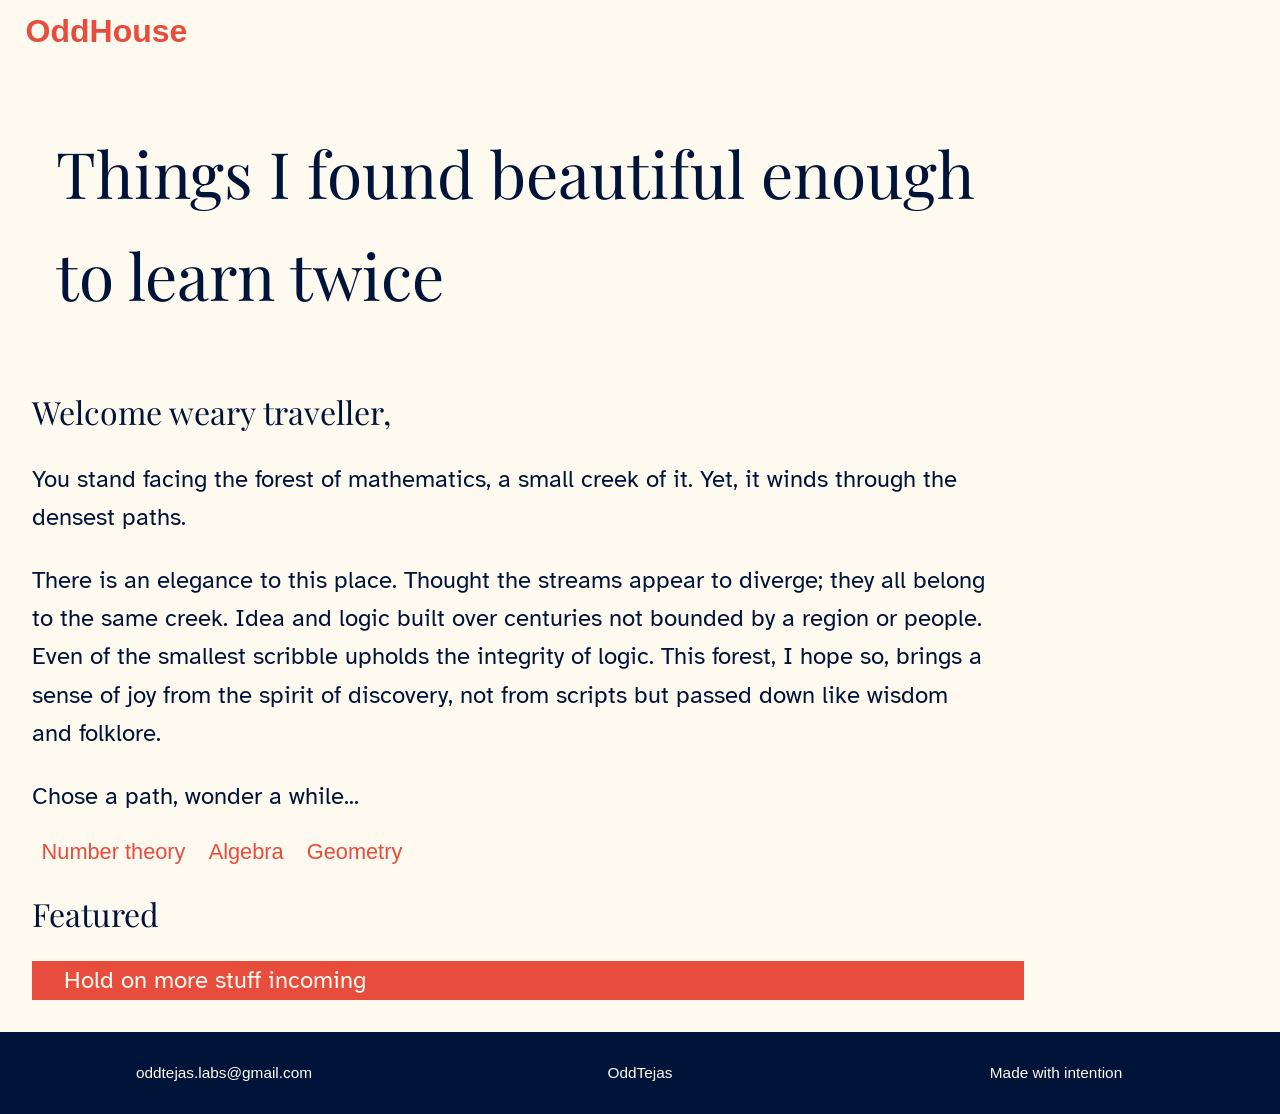
==== maths/index.html @ b4020749 "Use reusable class for hero text" ====
<!DOCTYPE html>
<html lang="en">
    
<head>
    <meta charset="UTF-8">
    <meta name="viewport" content="width=device-width, initial-scale=1.0">
    <title>OddHouse</title>
    <link rel="stylesheet" href="../assets/css/style.css">
    <link rel="stylesheet" href="../assets/css/maths.css">
    <link rel="preconnect" href="https://fonts.googleapis.com">
    <link rel="preconnect" href="https://fonts.gstatic.com" crossorigin>
    <link href="https://fonts.googleapis.com/css2?family=Atkinson+Hyperlegible:ital,wght@0,400;0,700;1,400;1,700&display=swap" rel="stylesheet">
    <link href="https://fonts.googleapis.com/css2?family=Playfair+Display:ital,wght@0,400..900;1,400..900&display=swap" rel="stylesheet">
</head>
<body>
    <header>
            <p id="logoText">OddHouse</p>

    </header>
    <main>
        <section>
            <!--Hero must be outside of main section for proper margin alignment-->
           
        </section>
        <section class="main">
            <section>
             <p class="heroText">Things I found beautiful enough <br> to learn twice</p>
            </section> 
            <section>
                <h2>Welcome weary traveller,</h2>
                <p>You stand facing the forest of mathematics, a small creek of it. Yet, it winds through the densest paths.</p>
                <p> There is an elegance to this place. Thought the streams appear to diverge; they all belong to the same creek. Idea and logic built over centuries not bounded by a region or people. Even of the smallest scribble upholds the integrity of logic. This forest, I hope so, brings a sense of joy from the spirit of discovery, not from scripts but passed down like wisdom and folklore. </p>
                <p>Chose a path, wonder a while...</p>
            </section>
            <section> 
                    <nav class="navbar">
                   
                    <a href="" class="link">Number theory</a>
                    <a href="" class="link">Algebra</a>
                    <a href="geometry.html" class="link">Geometry</a>
                    </nav>
                </section>
                <section>
                    <h2>
                        Featured
                    </h2>
                </section>
            <section>
                <p id = "incoming">Hold on more stuff incoming</p>
            </section>
          
        </section>
    </main>
    <footer id="footerGrid">
            <article class="footerGridElement">
                oddtejas.labs@gmail.com    
            </article>
            <article class="footerGridElement">
                OddTejas
            </article>
            <article class="footerGridElement">
                Made with intention   
            </article>
    </footer>
</body>

</html>
---- assets/css/style.css ----
/*Some tokens for quick use*/
:root{
    /* Colors */
    --bg: #FFFAEF;
    --text: #00143A;
    --accent: #E74C3C;
    --accent2:#262c3a;
    --accent2-light:#262c3ac8;
    /* Typography */
    --text-sm: 0.9rem;
    --text-base: 1rem;
    --text-lg: 1.5rem;
    --text-xl: clamp(2rem, 4vw, 3.5rem);
    --text-body: clamp(0.7rem, 3vw, 1.5rem);
    --text-logo: clamp(1rem, 4vw, 2rem);
    --text-link: clamp(1rem, 1.7vw, 2rem);
    --text-heading: clamp(1rem, 5vw, 2rem);
    --text-display: clamp(2rem, 5vw, 5rem);
    --text-subtitle: clamp(1.5rem, 4vw, 3rem);
    --text-footer: clamp(0.9rem, 1.2vw, 2rem);
    --text-introduction: clamp(1rem, 1.5vw, 2.7rem);
    --text-section-label: clamp(1rem, 2vw, 3rem);
    --text-section-title: clamp(1.4rem, 2.5vw, 3rem);
    --text-section-lead: clamp(1.2rem, 2.5vw, 3rem);
    --text-feature-title: clamp(1.7rem, 2.7vw, 4rem);
    --text-card-body: clamp(1rem, 1.5vw, 2rem);
    --text-card-title: clamp(1.7rem, 2.7vw, 3rem);
    --text-card-link: clamp(0.7rem, 1.5vw, 2rem);
    --text-maths-heading: clamp(1.5rem, 5vw, 2.6rem);
    --text-maths-card-title: clamp(1rem, 2.2vw, 3rem);

    /* Content widths */
    --width-content: 1100px;
    --width-reading: 60ch;
    --width-card-text: 30ch;
    --width-card-title: 35ch;

    /* Spacing */
    --space-xs: .5rem;
    --left-spacing: 2%;
    --space-sm: 1rem;
    --space-md: 2rem;
    --space-lg: 4rem;
    --space-xl: 8rem;

    /* Radius */
    --radius: 12px;
}
body{
    background-color:var(--bg);
    margin: 0;
}

#logoText{
    padding-left:var(--left-spacing) ;
    font-family: "Helvetica Neue", Helvetica, Arial, sans-serif;
    font-weight: 700;
    color: var(--accent);
    font-size: var(--text-logo);
    margin-bottom: clamp(0.2rem, 0.5vw, 1rem);
    margin-top: clamp(0.2rem, 0.5vw, 1rem);
    
}

.heroText{
    font-family: "Playfair Display", serif;
    font-size: var(--text-display);
    color:var(--text) ;
    padding-left: var(--left-spacing);
}
#headingText{
    font-family: "Playfair Display", serif;
    font-size: var(--text-display);
    color:var(--text) ;
    padding-left: var(--left-spacing);
    margin-bottom: 0;
}
#subtext{
    font-family: "Playfair Display", serif;
    font-size: var(--text-subtitle);
    color:var(--text);
    padding-left: 4%;
    margin-top: 0%;
}
.main{
    margin: var(--space-md);
}

h1{
    font-family: "Helvetica Neue", Helvetica, Arial, sans-serif;
    font-weight: 700;
    color:var(--accent);
}

h2{
    font-family: "Playfair Display", serif;
    font-size: var(--text-heading);
    color: var(--text);
    font-weight: 400;
}

p{
    font-family: "Atkinson Hyperlegible","Playfair Display", serif;
    font-size: var(--text-body);
    color: var(--text);
    font-weight: 400;
    max-width: var(--width-reading);
    line-height: 1.6;
    
}
a{
    color: var(--accent);
    font-family: "Helvetica Neue", Helvetica, Arial, sans-serif;
    text-decoration: none;
}
.link{
    color: var(--accent);
    font-family: "Helvetica Neue", Helvetica, Arial, sans-serif;
    font-size: var(--text-link);
    text-decoration: none;
    position: relative;
    padding: 0.3rem 0.6rem;
    border-radius: 6px;
    transition: background-color 0.2s ease;
    transition: color 0.2s ease;
}
    
.link:hover,
.link:focus-visible{
    background-color: var(--accent);
    color: white; /* or keep var(--text) if the contrast is good */
}


/*Footer grid*/
footer{
    padding: 2rem;
    color:var(--bg) ;
    background-color: var(--text);
    font-family:"Helvetica Neue", Helvetica, sans-serif;
    font-size: var(--text-footer);

    display: grid;
    grid-template-columns: 1fr 1fr 1fr;
    gap:clamp(1rem, 1.5vw, 2rem);
    max-width:100%;
    padding:2rem var(--left-spacing) ;
    align-self: center;
    text-align: center;
   
}

@media (max-width:768px){
    footer{
        display: grid;
        grid-template-columns: 1fr;
        gap:clamp(1rem, 1.5vw, 2rem);
        max-width:var(--width-content);
        padding:2rem 2rem;
        text-align: left;
    }
}
.footerGridElements{
    text-align: center;
}

/*random but useful functions*/
#incoming{
    color: var(--bg);
    background-color: var(--accent);
    width: 100%;
    padding-left:var(--space-md) ;
}



@media(max-width:786px)
{iframe{
    width:100%;
    height:300px;
    
}
}

iframe{
    
    width:60%;
    height:500px;
    border: 5px solid;
    border-color:var(--accent2);
    border-radius: 18px;
    margin: var(--left-spacing);

}
---- assets/css/maths.css ----
#wanderings{
    font-family: "Playfair Display", serif;
    font-size: var(--text-maths-heading);
    color: var(--text);
    font-weight: 400;
    text-align: center;
}
.wander{
    display: grid;
    grid-template-columns:0.5fr;
}
@media(max-width: 768px){
    .wander{
        grid-template-columns: 1fr;
    }
}
.mathCard{
    background-color:var(--accent2);
    border-radius: 18px;
    border-color: var(--accent2-light);
    

}
.cardTitle{
    max-width: var(--width-card-text);
    font-family:"Helvetica Neue", Helvetica, sans-serif ;
    font-size: var(--text-maths-card-title);
    color: var(--bg);
    padding:1rem;
    margin: 0;
   
    padding-bottom: 0;
    max-width: var(--width-card-title);
    text-align: left;
}
.cardDesc{
    max-width: var(--width-card-text);
    font-family:"Playfair Display", serif;
    font-size: var(--text-card-body);
    color: var(--bg);
    padding-left:2rem;
    margin: 0;
    padding-bottom: 0;
}
.cardLink{
    color: var(--bg);
    font-size: var(--text-card-link);
    text-align: center;

    padding-left: 5%;
}
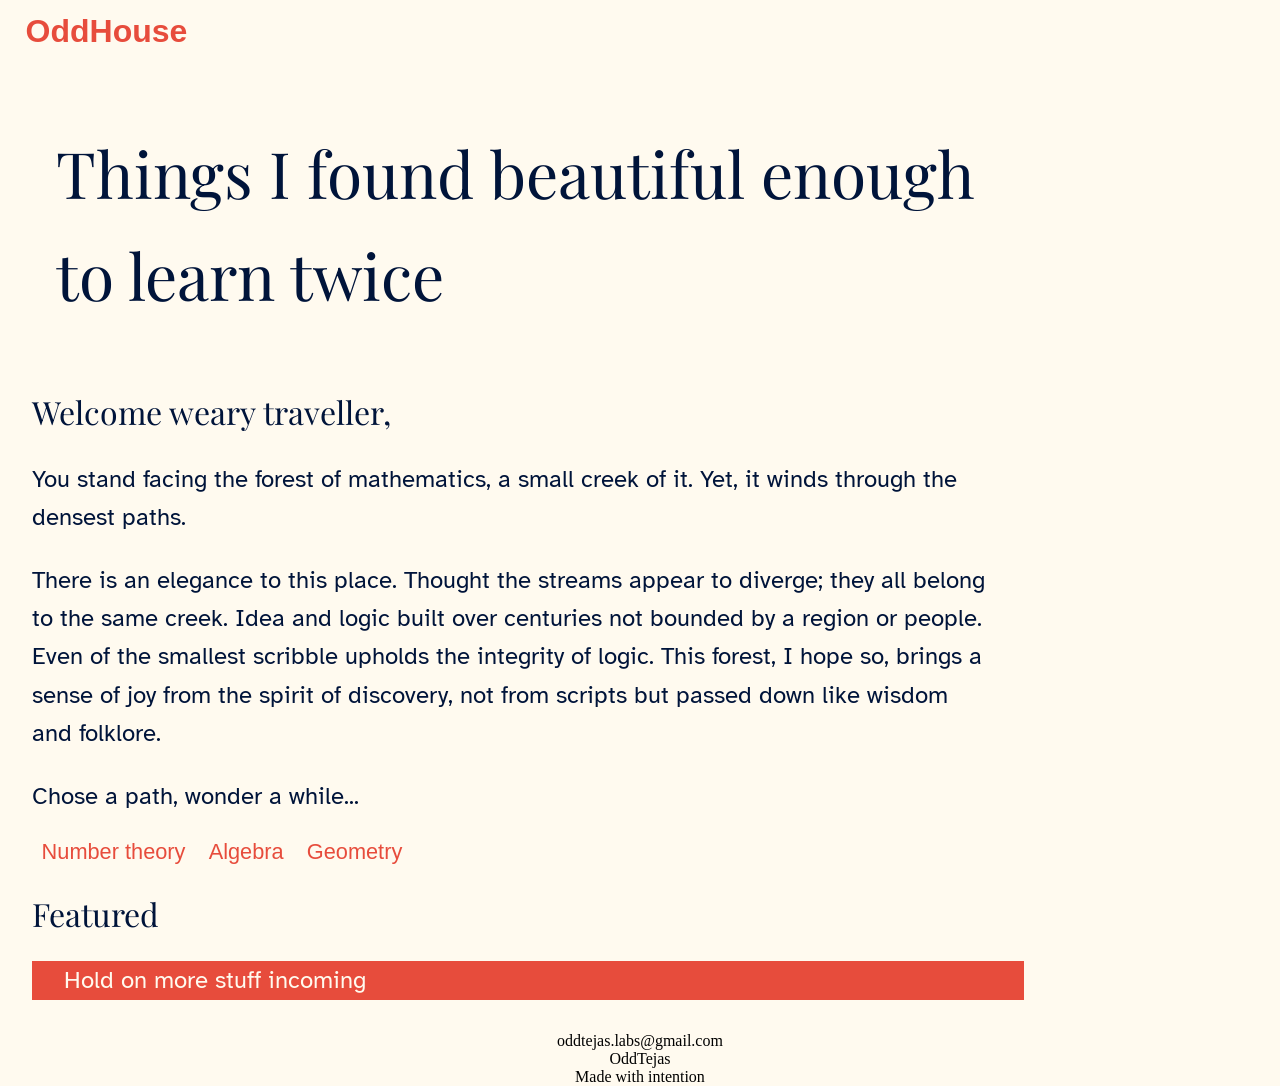
==== commit 3f30fbf0: "replaced footer grid and logotext ids with class" ====
--- a/maths/index.html
+++ b/maths/index.html
@@ -14,7 +14,7 @@
 </head>
 <body>
     <header>
-            <p id="logoText">OddHouse</p>
+            <p class="logoText">OddHouse</p>
 
     </header>
     <main>
@@ -51,7 +51,7 @@
           
         </section>
     </main>
-    <footer id="footerGrid">
+    <footer class="footerGrid">
             <article class="footerGridElement">
                 oddtejas.labs@gmail.com    
             </article>
--- a/assets/css/style.css
+++ b/assets/css/style.css
@@ -51,7 +51,7 @@
     margin: 0;
 }
 
-#logoText{
+.logoText{
     padding-left:var(--left-spacing) ;
     font-family: "Helvetica Neue", Helvetica, Arial, sans-serif;
     font-weight: 700;
@@ -133,7 +133,7 @@
 
 
 /*Footer grid*/
-footer{
+.footer{
     padding: 2rem;
     color:var(--bg) ;
     background-color: var(--text);
@@ -151,7 +151,7 @@
 }
 
 @media (max-width:768px){
-    footer{
+    .footer{
         display: grid;
         grid-template-columns: 1fr;
         gap:clamp(1rem, 1.5vw, 2rem);
@@ -160,7 +160,7 @@
         text-align: left;
     }
 }
-.footerGridElements{
+.footerGridElement{
     text-align: center;
 }
 
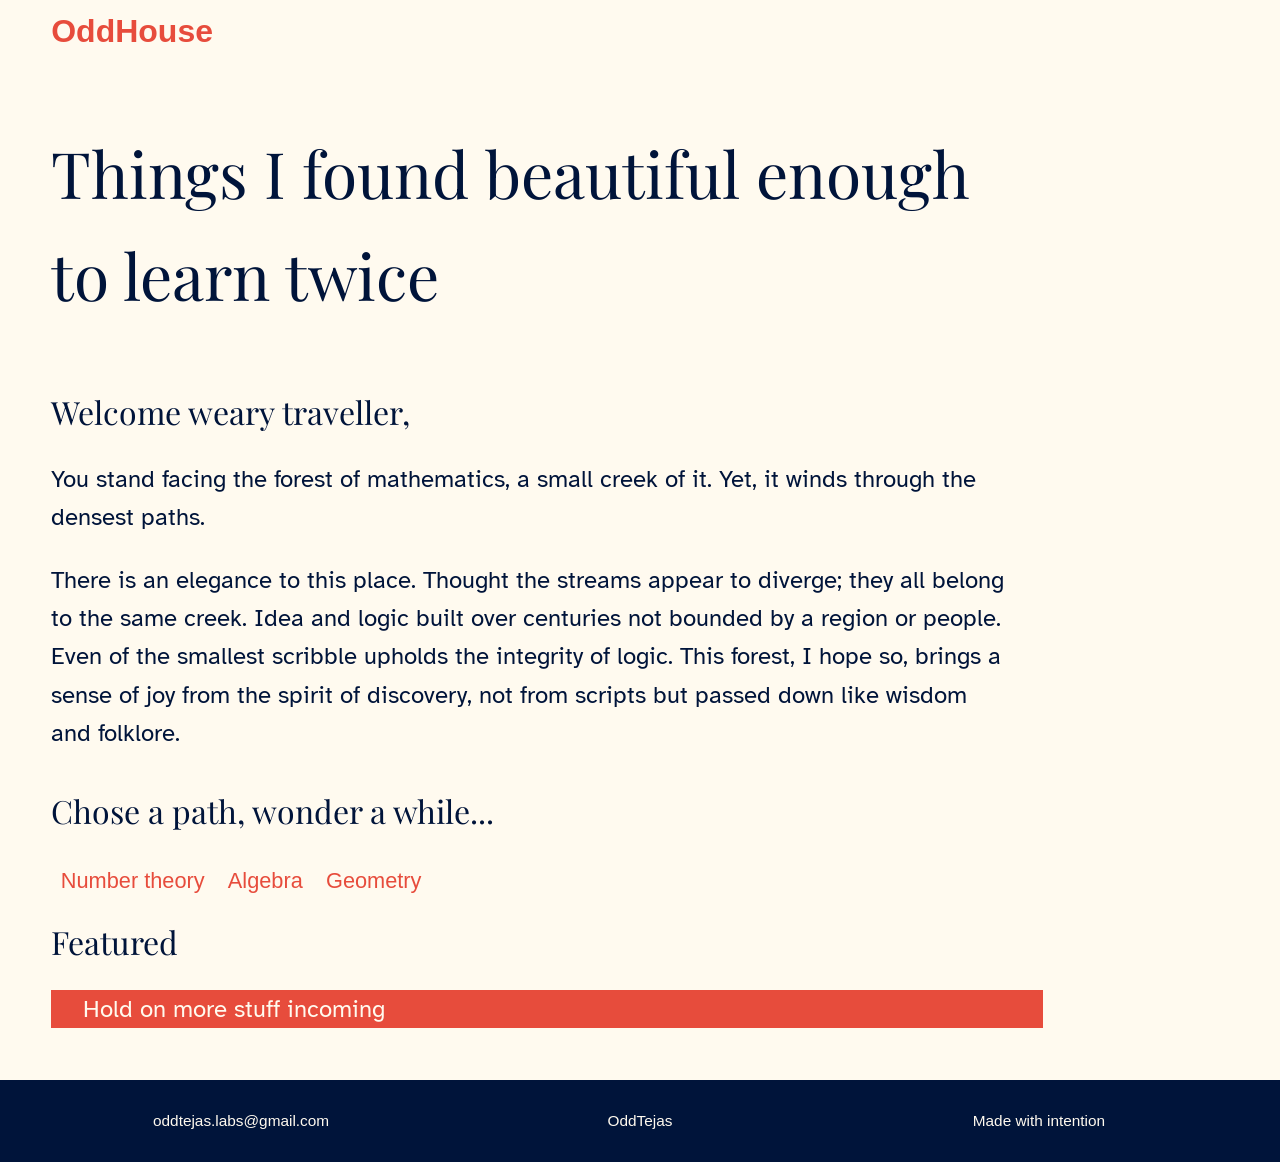
==== commit 07ee4197: "Finalize typography system and documentation" ====
--- a/maths/index.html
+++ b/maths/index.html
@@ -30,7 +30,7 @@
                 <h2>Welcome weary traveller,</h2>
                 <p>You stand facing the forest of mathematics, a small creek of it. Yet, it winds through the densest paths.</p>
                 <p> There is an elegance to this place. Thought the streams appear to diverge; they all belong to the same creek. Idea and logic built over centuries not bounded by a region or people. Even of the smallest scribble upholds the integrity of logic. This forest, I hope so, brings a sense of joy from the spirit of discovery, not from scripts but passed down like wisdom and folklore. </p>
-                <p>Chose a path, wonder a while...</p>
+                <p class="actionPrompter">Chose a path, wonder a while...</p>
             </section>
             <section> 
                     <nav class="navbar">
--- a/assets/css/style.css
+++ b/assets/css/style.css
@@ -6,6 +6,10 @@
     --accent: #E74C3C;
     --accent2:#262c3a;
     --accent2-light:#262c3ac8;
+    /*Fonts*/
+    --serif:"Playfair Display", serif;
+    --para:"Atkinson Hyperlegible",Arial, sans-serif;
+    --brandfont:"Helvetica Neue", Helvetica, Arial, sans-serif;
     /* Typography */
     --text-sm: 0.9rem;
     --text-base: 1rem;
@@ -37,7 +41,7 @@
 
     /* Spacing */
     --space-xs: .5rem;
-    --left-spacing: 2%;
+    --left-spacing: 4%;
     --space-sm: 1rem;
     --space-md: 2rem;
     --space-lg: 4rem;
@@ -53,7 +57,7 @@
 
 .logoText{
     padding-left:var(--left-spacing) ;
-    font-family: "Helvetica Neue", Helvetica, Arial, sans-serif;
+    font-family: var(--brandfont);
     font-weight: 700;
     color: var(--accent);
     font-size: var(--text-logo);
@@ -63,44 +67,43 @@
 }
 
 .heroText{
-    font-family: "Playfair Display", serif;
+    font-family: var(--serif);
     font-size: var(--text-display);
     color:var(--text) ;
-    padding-left: var(--left-spacing);
 }
 #headingText{
-    font-family: "Playfair Display", serif;
+    font-family: var(--serif);
     font-size: var(--text-display);
     color:var(--text) ;
     padding-left: var(--left-spacing);
     margin-bottom: 0;
 }
 #subtext{
-    font-family: "Playfair Display", serif;
+    font-family: var(--serif);
     font-size: var(--text-subtitle);
     color:var(--text);
     padding-left: 4%;
     margin-top: 0%;
 }
 .main{
-    margin: var(--space-md);
+    margin: var(--left-spacing);
 }
 
 h1{
-    font-family: "Helvetica Neue", Helvetica, Arial, sans-serif;
+    font-family: var(--brandfont);
     font-weight: 700;
     color:var(--accent);
 }
 
 h2{
-    font-family: "Playfair Display", serif;
-    font-size: var(--text-heading);
+    font-family: var(--serif);
+    font-size: var(--text-section-lead);
     color: var(--text);
     font-weight: 400;
 }
 
 p{
-    font-family: "Atkinson Hyperlegible","Playfair Display", serif;
+    font-family:var(--para);
     font-size: var(--text-body);
     color: var(--text);
     font-weight: 400;
@@ -110,12 +113,12 @@
 }
 a{
     color: var(--accent);
-    font-family: "Helvetica Neue", Helvetica, Arial, sans-serif;
+    font-family: var(--brandfont);
     text-decoration: none;
 }
 .link{
     color: var(--accent);
-    font-family: "Helvetica Neue", Helvetica, Arial, sans-serif;
+    font-family: var(--brandfont);
     font-size: var(--text-link);
     text-decoration: none;
     position: relative;
@@ -133,7 +136,7 @@
 
 
 /*Footer grid*/
-.footer{
+.footerGrid{
     padding: 2rem;
     color:var(--bg) ;
     background-color: var(--text);
@@ -151,7 +154,7 @@
 }
 
 @media (max-width:768px){
-    .footer{
+    .footerGrid{
         display: grid;
         grid-template-columns: 1fr;
         gap:clamp(1rem, 1.5vw, 2rem);
@@ -192,3 +195,8 @@
     margin: var(--left-spacing);
 
 }
+/*text hireacry*/
+.actionPrompter{
+    font-size: var(--text-section-lead);
+    font-family: var(--serif);
+}
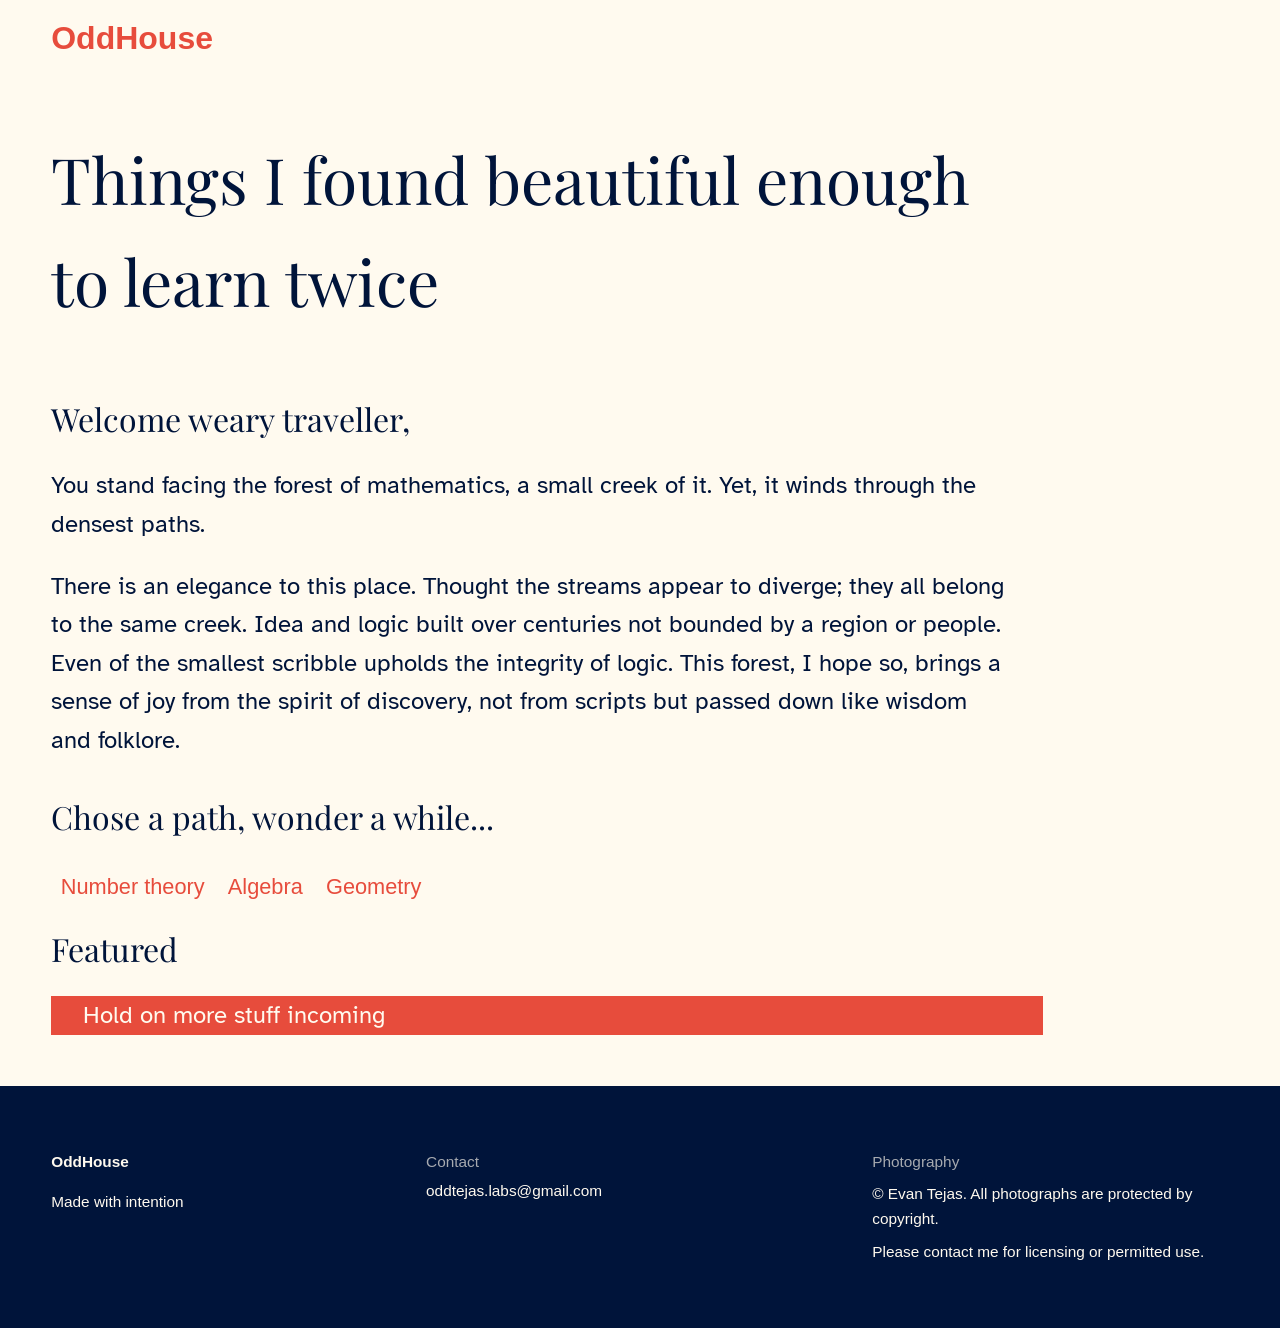
==== commit 68fd294c: "html changes" ====
--- a/maths/index.html
+++ b/maths/index.html
@@ -14,7 +14,7 @@
 </head>
 <body>
     <header>
-            <p class="logoText">OddHouse</p>
+            <a href="../index.html"> <p class="logoText">OddHouse</p></a>
 
     </header>
     <main>
@@ -51,17 +51,9 @@
           
         </section>
     </main>
-    <footer class="footerGrid">
-            <article class="footerGridElement">
-                oddtejas.labs@gmail.com    
-            </article>
-            <article class="footerGridElement">
-                OddTejas
-            </article>
-            <article class="footerGridElement">
-                Made with intention   
-            </article>
-    </footer>
+    <footer id="footer" class="footerGrid"></footer>
+    <script src="/assets/js/footer.js"></script>
+
 </body>
 
 </html>
--- a/assets/css/style.css
+++ b/assets/css/style.css
@@ -61,6 +61,7 @@
     font-weight: 700;
     color: var(--accent);
     font-size: var(--text-logo);
+    padding-top: clamp(0.2rem, 0.5vw, 1rem);
     margin-bottom: clamp(0.2rem, 0.5vw, 1rem);
     margin-top: clamp(0.2rem, 0.5vw, 1rem);
     
@@ -70,6 +71,10 @@
     font-family: var(--serif);
     font-size: var(--text-display);
     color:var(--text) ;
+}
+#heroImage{
+     width: 100%;
+    height: auto;
 }
 #headingText{
     font-family: var(--serif);
@@ -135,37 +140,48 @@
 }
 
 
-/*Footer grid*/
+/* Footer grid */
 .footerGrid{
-    padding: 2rem;
-    color:var(--bg) ;
+    padding: clamp(2rem, 5vw, 5rem) var(--left-spacing);
+    color: var(--bg);
     background-color: var(--text);
-    font-family:"Helvetica Neue", Helvetica, sans-serif;
+    font-family: var(--brandfont);
     font-size: var(--text-footer);
-
     display: grid;
-    grid-template-columns: 1fr 1fr 1fr;
-    gap:clamp(1rem, 1.5vw, 2rem);
-    max-width:100%;
-    padding:2rem var(--left-spacing) ;
-    align-self: center;
-    text-align: center;
-   
-}
-
-@media (max-width:768px){
-    .footerGrid{
-        display: grid;
-        grid-template-columns: 1fr;
-        gap:clamp(1rem, 1.5vw, 2rem);
-        max-width:var(--width-content);
-        padding:2rem 2rem;
-        text-align: left;
-    }
-}
-.footerGridElement{
-    text-align: center;
-}
+    grid-template-columns: minmax(12rem, 0.8fr) repeat(2, minmax(0, 1fr));
+    column-gap: clamp(2rem, 7vw, 8rem);
+    row-gap: var(--space-lg);
+    align-items: start;
+}
+
+.footerGrid p,
+.footerGrid a{
+    color: var(--bg);
+    font-family: var(--brandfont);
+    font-size: var(--text-footer);
+}
+
+.footerTitle{
+    margin: 0;
+    font-weight: 700;
+}
+
+.footerLabel{
+    margin-top: 0;
+    margin-bottom: var(--space-sm);
+    opacity: 0.65;
+}
+
+.footerGroup{
+    display: grid;
+    gap: var(--space-xs);
+}
+
+.footerGroup p,
+.footerGroup a{
+    margin-block: 0;
+}
+
 
 /*random but useful functions*/
 #incoming{
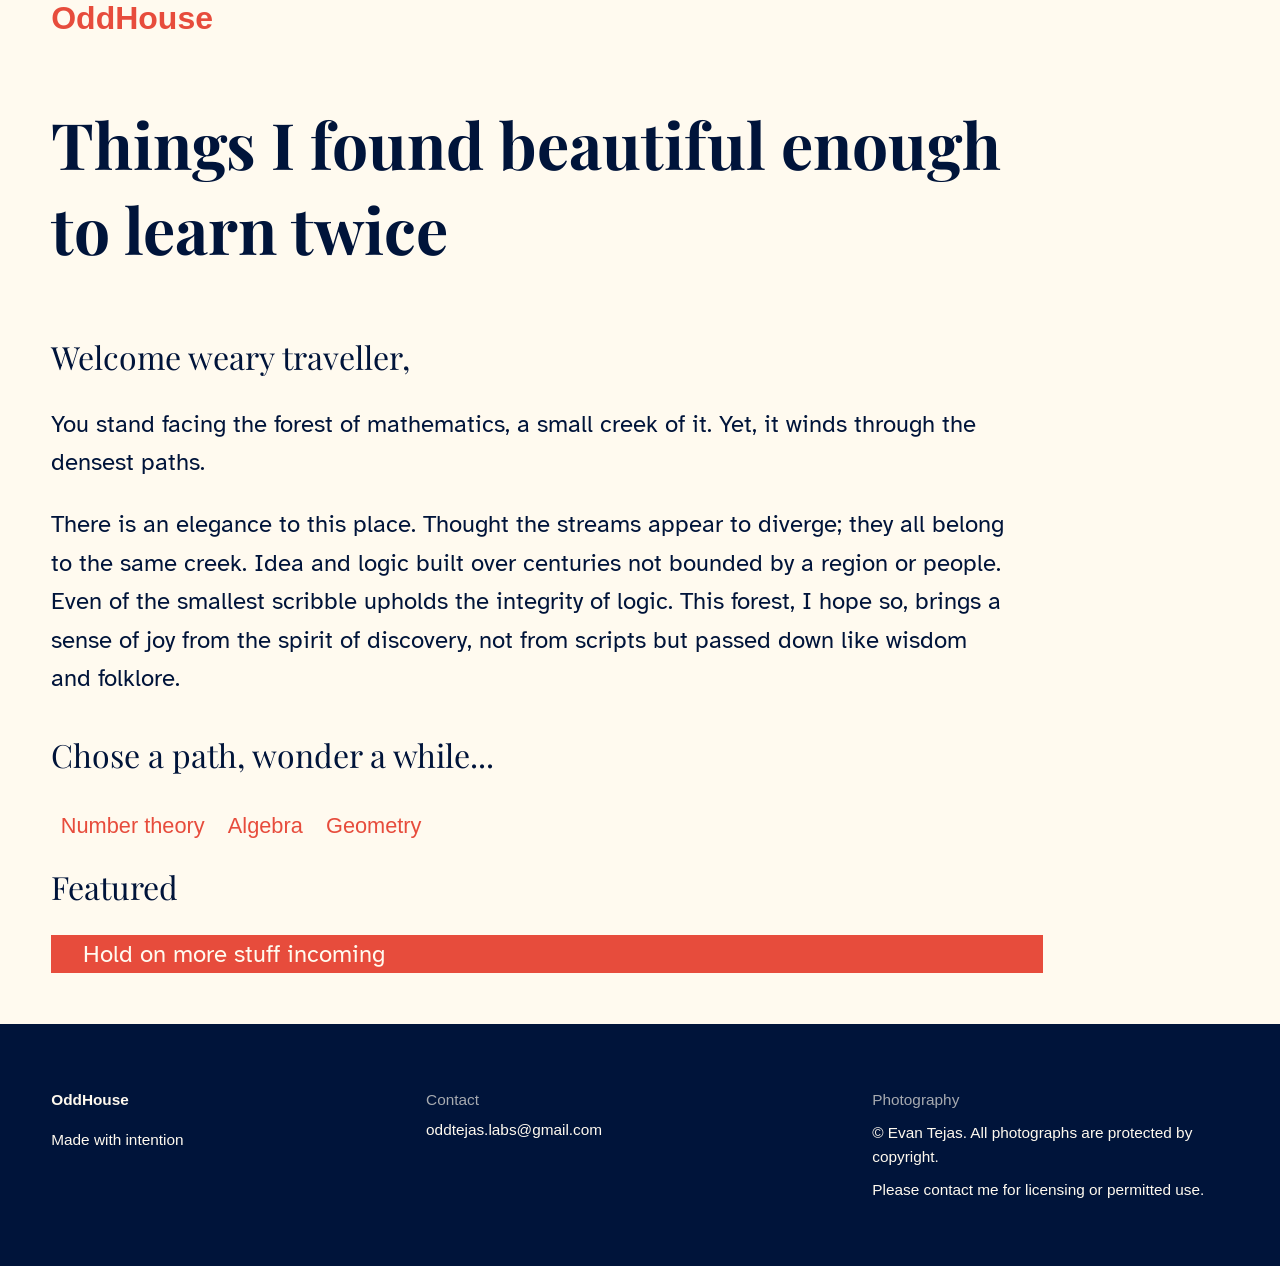
==== commit bb066453: "adding proper meta tags" ====
--- a/maths/index.html
+++ b/maths/index.html
@@ -4,7 +4,22 @@
 <head>
     <meta charset="UTF-8">
     <meta name="viewport" content="width=device-width, initial-scale=1.0">
-    <title>OddHouse</title>
+    <title>Mathematics - OddHouse</title>
+    <meta name="description" content="Mathematical ideas explored through logic, elegance and the joy of discovery at OddHouse.">
+    <meta name="author" content="Evan Tejas">
+    <meta name="theme-color" content="#FFFAEF">
+    <link rel="canonical" href="https://oddtejas.github.io/maths/">
+    <meta property="og:type" content="website">
+    <meta property="og:site_name" content="OddHouse">
+    <meta property="og:title" content="Mathematics - OddHouse">
+    <meta property="og:description" content="Mathematical ideas explored through logic, elegance and the joy of discovery.">
+    <meta property="og:url" content="https://oddtejas.github.io/maths/">
+    <meta property="og:image" content="https://oddtejas.github.io/assets/images/heroImage.webp">
+    <meta property="og:image:alt" content="OddHouse hero artwork">
+    <meta name="twitter:card" content="summary_large_image">
+    <meta name="twitter:title" content="Mathematics - OddHouse">
+    <meta name="twitter:description" content="Mathematical ideas explored through logic, elegance and the joy of discovery.">
+    <meta name="twitter:image" content="https://oddtejas.github.io/assets/images/heroImage.webp">
     <link rel="stylesheet" href="../assets/css/style.css">
     <link rel="stylesheet" href="../assets/css/maths.css">
     <link rel="preconnect" href="https://fonts.googleapis.com">
@@ -14,7 +29,7 @@
 </head>
 <body>
     <header>
-            <a href="../index.html"> <p class="logoText">OddHouse</p></a>
+            <a class="logoText" href="/" aria-label="OddHouse home">OddHouse</a>
 
     </header>
     <main>
@@ -24,7 +39,7 @@
         </section>
         <section class="main">
             <section>
-             <p class="heroText">Things I found beautiful enough <br> to learn twice</p>
+             <h1 class="heroText">Things I found beautiful enough <br> to learn twice</h1>
             </section> 
             <section>
                 <h2>Welcome weary traveller,</h2>
--- a/assets/css/style.css
+++ b/assets/css/style.css
@@ -153,7 +153,12 @@
     row-gap: var(--space-lg);
     align-items: start;
 }
-
+@media (max-width: 768px) {
+  .footerGrid {
+    grid-template-columns: 1fr;
+    gap: 2rem;
+  }
+}
 .footerGrid p,
 .footerGrid a{
     color: var(--bg);
@@ -193,23 +198,28 @@
 
 
 
-@media(max-width:786px)
-{iframe{
-    width:100%;
-    height:300px;
-    
-}
+figure{
+    margin:0;
 }
 
 iframe{
     
-    width:60%;
-    height:500px;
-    border: 5px solid;
-    border-color:var(--accent2);
-    border-radius: 18px;
-    margin: var(--left-spacing);
-
+   display: block;
+  box-sizing: border-box;
+  width: 60%;
+  height: 500px;
+  margin: 2rem auto;
+  border: 5px solid var(--accent2);
+  border-radius: 18px;
+
+}
+@media(max-width: 786px){
+    iframe{
+    width: 100%;
+    height: 70vh;
+    min-height: 450px;
+    margin: 1rem 0;
+}
 }
 /*text hireacry*/
 .actionPrompter{
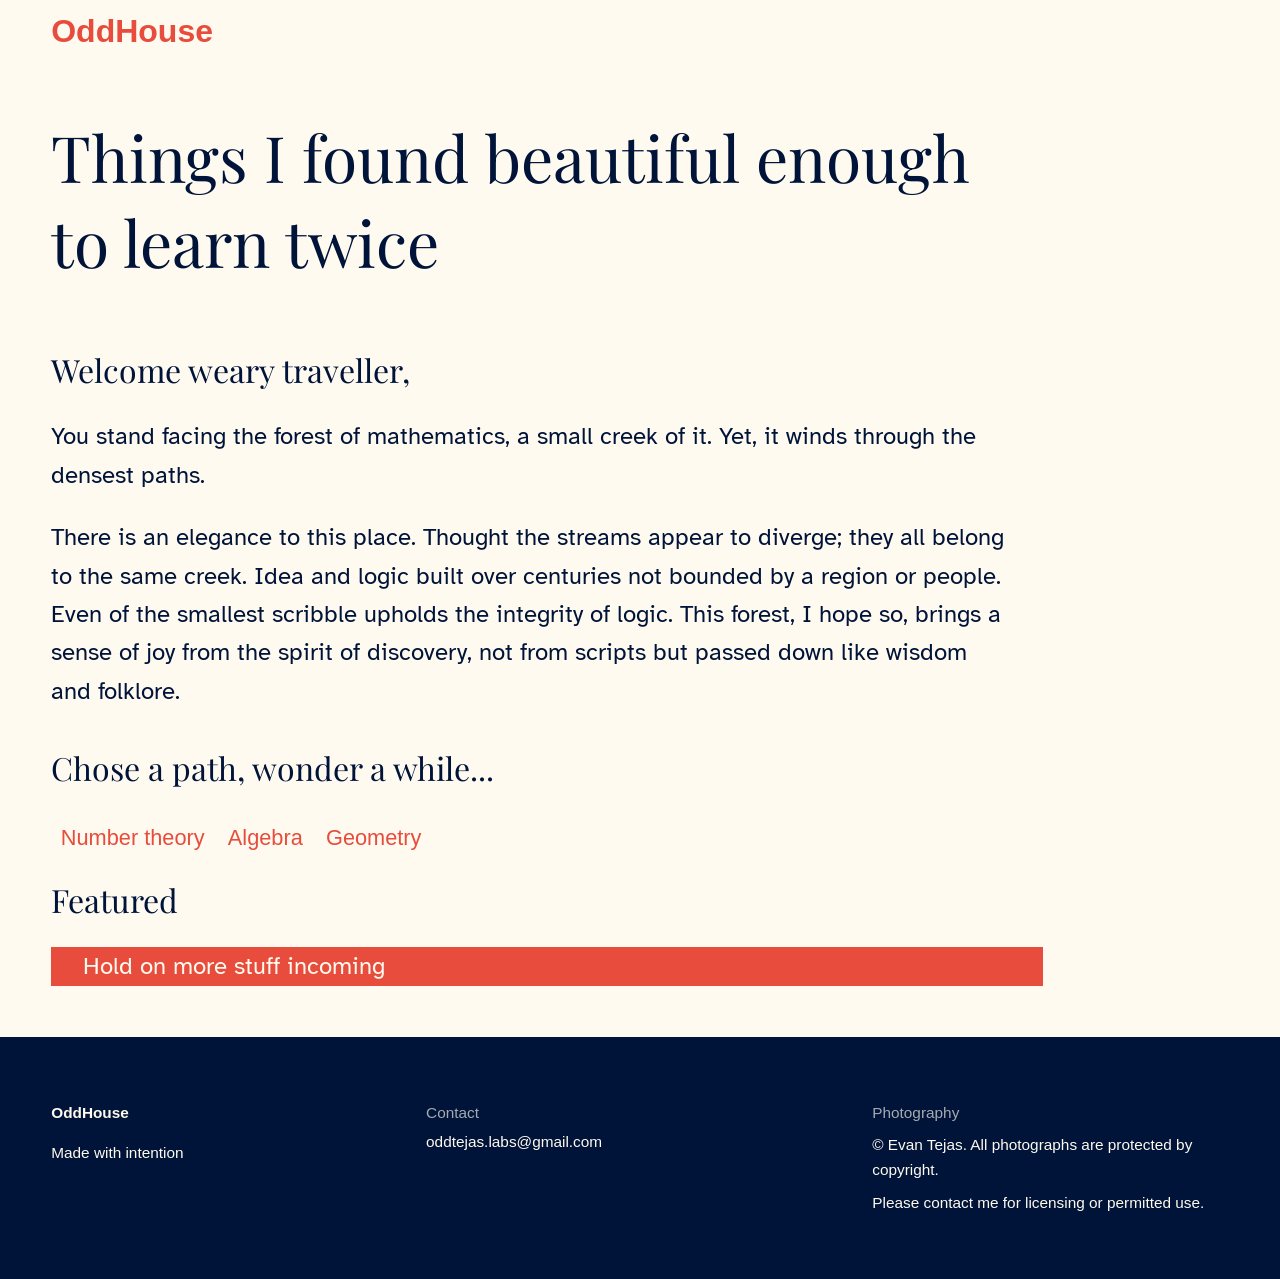
==== commit 14c93d9c: "photography section added" ====
--- a/maths/index.html
+++ b/maths/index.html
@@ -38,8 +38,8 @@
            
         </section>
         <section class="main">
-            <section>
-             <h1 class="heroText">Things I found beautiful enough <br> to learn twice</h1>
+            <section aria-labelledby="mathematics-title">
+             <h1 class="heroText" id="mathematics-title">Things I found beautiful enough <br> to learn twice</h1>
             </section> 
             <section>
                 <h2>Welcome weary traveller,</h2>
@@ -48,15 +48,15 @@
                 <p class="actionPrompter">Chose a path, wonder a while...</p>
             </section>
             <section> 
-                    <nav class="navbar">
+                    <nav class="navbar" aria-label="Mathematics topics">
                    
                     <a href="" class="link">Number theory</a>
                     <a href="" class="link">Algebra</a>
                     <a href="geometry.html" class="link">Geometry</a>
                     </nav>
                 </section>
-                <section>
-                    <h2>
+                <section aria-labelledby="featured-title">
+                    <h2 id="featured-title">
                         Featured
                     </h2>
                 </section>
--- a/assets/css/style.css
+++ b/assets/css/style.css
@@ -56,6 +56,8 @@
 }
 
 .logoText{
+    display: block;
+    width: fit-content;
     padding-left:var(--left-spacing) ;
     font-family: var(--brandfont);
     font-weight: 700;
@@ -71,6 +73,8 @@
     font-family: var(--serif);
     font-size: var(--text-display);
     color:var(--text) ;
+    font-weight: 400;
+    margin-block: 1em;
 }
 #heroImage{
      width: 100%;
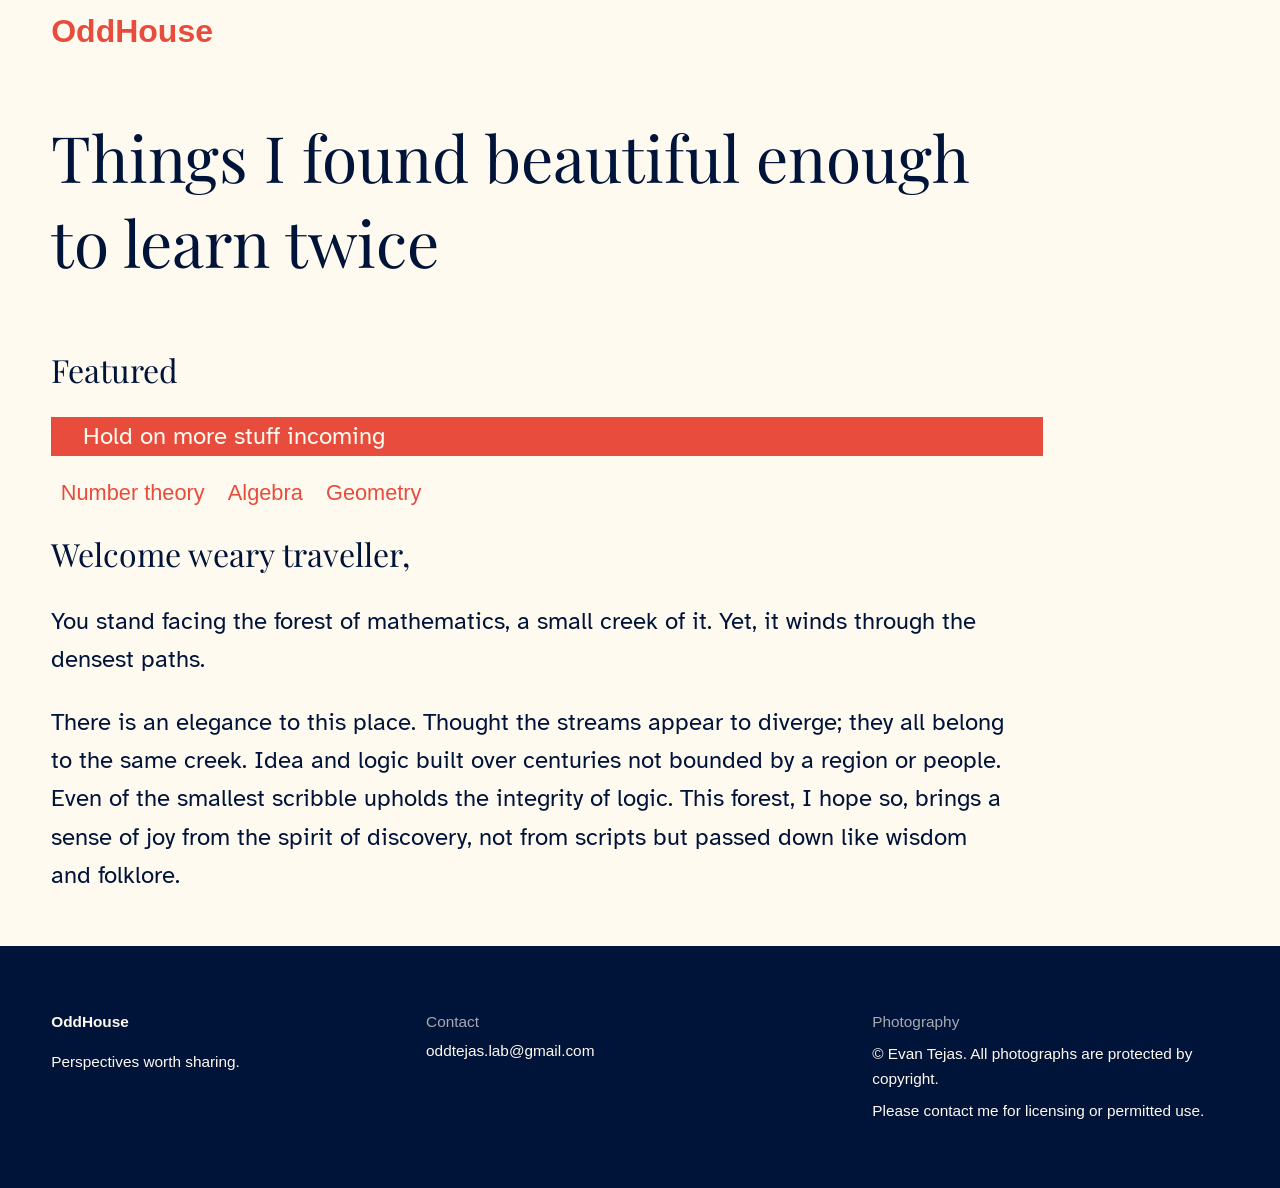
==== commit b71a6d6b: "some shuffling of maths page" ====
--- a/maths/index.html
+++ b/maths/index.html
@@ -41,11 +41,13 @@
             <section aria-labelledby="mathematics-title">
              <h1 class="heroText" id="mathematics-title">Things I found beautiful enough <br> to learn twice</h1>
             </section> 
-            <section>
-                <h2>Welcome weary traveller,</h2>
-                <p>You stand facing the forest of mathematics, a small creek of it. Yet, it winds through the densest paths.</p>
-                <p> There is an elegance to this place. Thought the streams appear to diverge; they all belong to the same creek. Idea and logic built over centuries not bounded by a region or people. Even of the smallest scribble upholds the integrity of logic. This forest, I hope so, brings a sense of joy from the spirit of discovery, not from scripts but passed down like wisdom and folklore. </p>
-                <p class="actionPrompter">Chose a path, wonder a while...</p>
+            <section aria-labelledby="featured-title">
+                    <h2 id="featured-title">
+                        Featured
+                    </h2>
+                    <section>
+                        <p id = "incoming">Hold on more stuff incoming</p>
+                    </section>
             </section>
             <section> 
                     <nav class="navbar" aria-label="Mathematics topics">
@@ -55,15 +57,14 @@
                     <a href="geometry.html" class="link">Geometry</a>
                     </nav>
                 </section>
-                <section aria-labelledby="featured-title">
-                    <h2 id="featured-title">
-                        Featured
-                    </h2>
-                </section>
+                
+            
             <section>
-                <p id = "incoming">Hold on more stuff incoming</p>
+                <h2>Welcome weary traveller,</h2>
+                <p>You stand facing the forest of mathematics, a small creek of it. Yet, it winds through the densest paths.</p>
+                <p> There is an elegance to this place. Thought the streams appear to diverge; they all belong to the same creek. Idea and logic built over centuries not bounded by a region or people. Even of the smallest scribble upholds the integrity of logic. This forest, I hope so, brings a sense of joy from the spirit of discovery, not from scripts but passed down like wisdom and folklore. </p>
+               
             </section>
-          
         </section>
     </main>
     <footer id="footer" class="footerGrid"></footer>
--- a/assets/css/style.css
+++ b/assets/css/style.css
@@ -79,6 +79,7 @@
 #heroImage{
      width: 100%;
     height: auto;
+    display: block;
 }
 #headingText{
     font-family: var(--serif);
@@ -230,3 +231,4 @@
     font-size: var(--text-section-lead);
     font-family: var(--serif);
 }
+
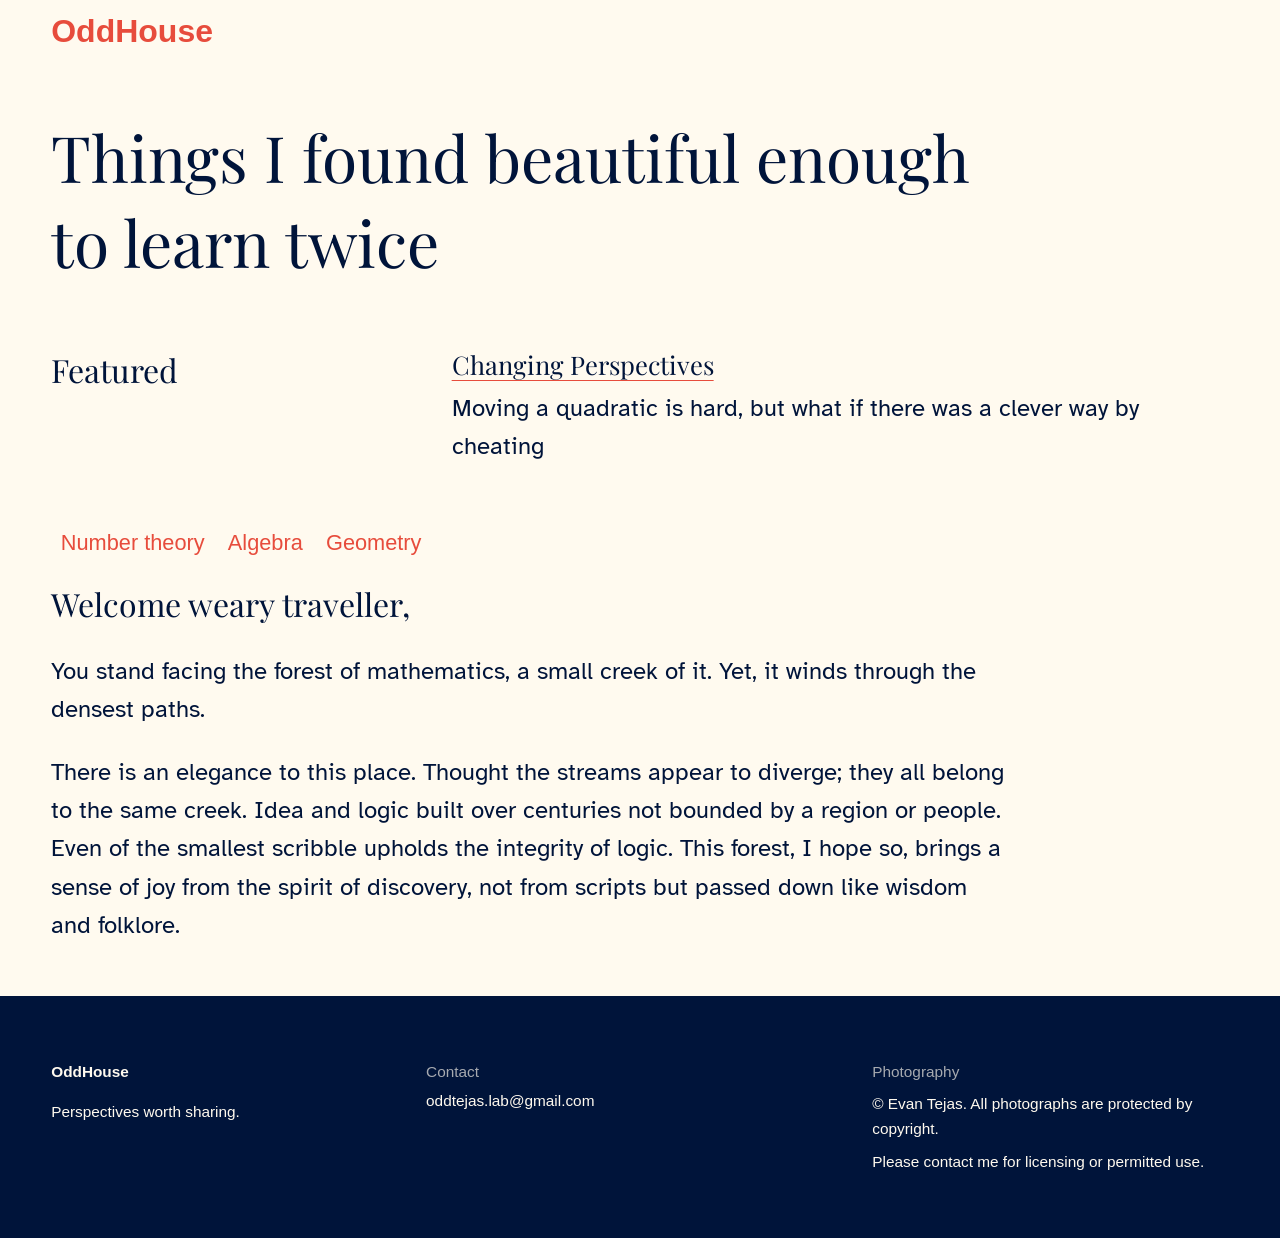
==== commit a721247c: "improvements to the design" ====
--- a/maths/index.html
+++ b/maths/index.html
@@ -41,13 +41,15 @@
             <section aria-labelledby="mathematics-title">
              <h1 class="heroText" id="mathematics-title">Things I found beautiful enough <br> to learn twice</h1>
             </section> 
-            <section aria-labelledby="featured-title">
-                    <h2 id="featured-title">
-                        Featured
-                    </h2>
-                    <section>
-                        <p id = "incoming">Hold on more stuff incoming</p>
-                    </section>
+            <section class="featuredGrid" aria-labelledby="featured-title">
+                <h2 id="featured-title">Featured</h2>
+                <div class="featuredArticles"></div>
+                <template id="featuredArticleTemplate">
+                    <article class="featuredArticle">
+                        <h3><a></a></h3>
+                        <p></p>
+                    </article>
+                </template>
             </section>
             <section> 
                     <nav class="navbar" aria-label="Mathematics topics">
@@ -69,6 +71,7 @@
     </main>
     <footer id="footer" class="footerGrid"></footer>
     <script src="/assets/js/footer.js"></script>
+    <script type="module" src="/assets/js/maths-featured-renderer.js"></script>
 
 </body>
 
--- a/assets/css/style.css
+++ b/assets/css/style.css
@@ -232,3 +232,14 @@
     font-family: var(--serif);
 }
 
+@media (min-width: 1600px) {
+    .main {
+        margin-inline: clamp(4rem, 8vw, 12rem);
+    }
+}
+.quote{
+    font-family: var(--para);
+    font-size: var(--text-section-lead);
+    color: var(--text);
+    font-style: italic;
+}
--- a/assets/css/maths.css
+++ b/assets/css/maths.css
@@ -1,53 +1,80 @@
+/* A section label beside a stack of text-only articles. */
+.featuredGrid {
+    display: grid;
+    grid-template-columns: minmax(0, 0.8fr) minmax(0, 2fr);
+    column-gap: clamp(2rem, 7vw, 8rem);
+    row-gap: var(--space-md);
+    align-items: start;
+    margin-block: var(--space-lg);
+}
+
+.featuredGrid > h2 {
+    margin: 0;
+}
+
+.featuredArticles {
+    display: grid;
+    gap: var(--space-md);
+    min-width: 0;
+}
+
+.featuredArticle h3,
+.topicArticle h3 {
+    margin: 0 0 var(--space-xs);
+    font-family: var(--serif);
+    font-size: clamp(1.5rem, 2vw, 2rem);
+    font-weight: 400;
+    line-height: 1.3;
+}
+
+.featuredArticle h3 a,
+.topicArticle h3 a {
+    font-family: inherit;
+    color: var(--text);
+    text-decoration: underline;
+    text-decoration-color: var(--accent);
+    text-underline-offset: 0.2em;
+    text-decoration-thickness: 1px;
+}
+
+.featuredArticle h3 a:hover,
+.featuredArticle h3 a:focus-visible,
+.topicArticle h3 a:hover,
+.topicArticle h3 a:focus-visible {
+    color: var(--accent);
+}
+
+.featuredArticle p,
+.topicArticle p {
+    margin: 0;
+}
+
+@media (max-width: 768px) {
+    .featuredGrid {
+        grid-template-columns: 1fr;
+    }
+
+    .topicArticle {
+        row-gap: 0;
+    }
+}
 
 #wanderings{
     font-family: "Playfair Display", serif;
     font-size: var(--text-maths-heading);
     color: var(--text);
     font-weight: 400;
-    text-align: center;
-}
-.wander{
-    display: grid;
-    grid-template-columns:0.5fr;
-}
-@media(max-width: 768px){
-    .wander{
-        grid-template-columns: 1fr;
-    }
-}
-.mathCard{
-    background-color:var(--accent2);
-    border-radius: 18px;
-    border-color: var(--accent2-light);
-    
-
-}
-.cardTitle{
-    max-width: var(--width-card-text);
-    font-family:"Helvetica Neue", Helvetica, sans-serif ;
-    font-size: var(--text-maths-card-title);
-    color: var(--bg);
-    padding:1rem;
-    margin: 0;
-   
-    padding-bottom: 0;
-    max-width: var(--width-card-title);
     text-align: left;
 }
-.cardDesc{
-    max-width: var(--width-card-text);
-    font-family:"Playfair Display", serif;
-    font-size: var(--text-card-body);
-    color: var(--bg);
-    padding-left:2rem;
-    margin: 0;
-    padding-bottom: 0;
-}
-.cardLink{
-    color: var(--bg);
-    font-size: var(--text-card-link);
-    text-align: center;
-
-    padding-left: 5%;
+.wander {
+    display: grid;
+    grid-template-columns: minmax(0, 1fr);
+    gap: var(--space-lg);
+    margin-block: var(--space-md) var(--space-lg);
 }
 
+.topicArticle {
+    margin: 0;
+    min-width: 0;
+}
+
